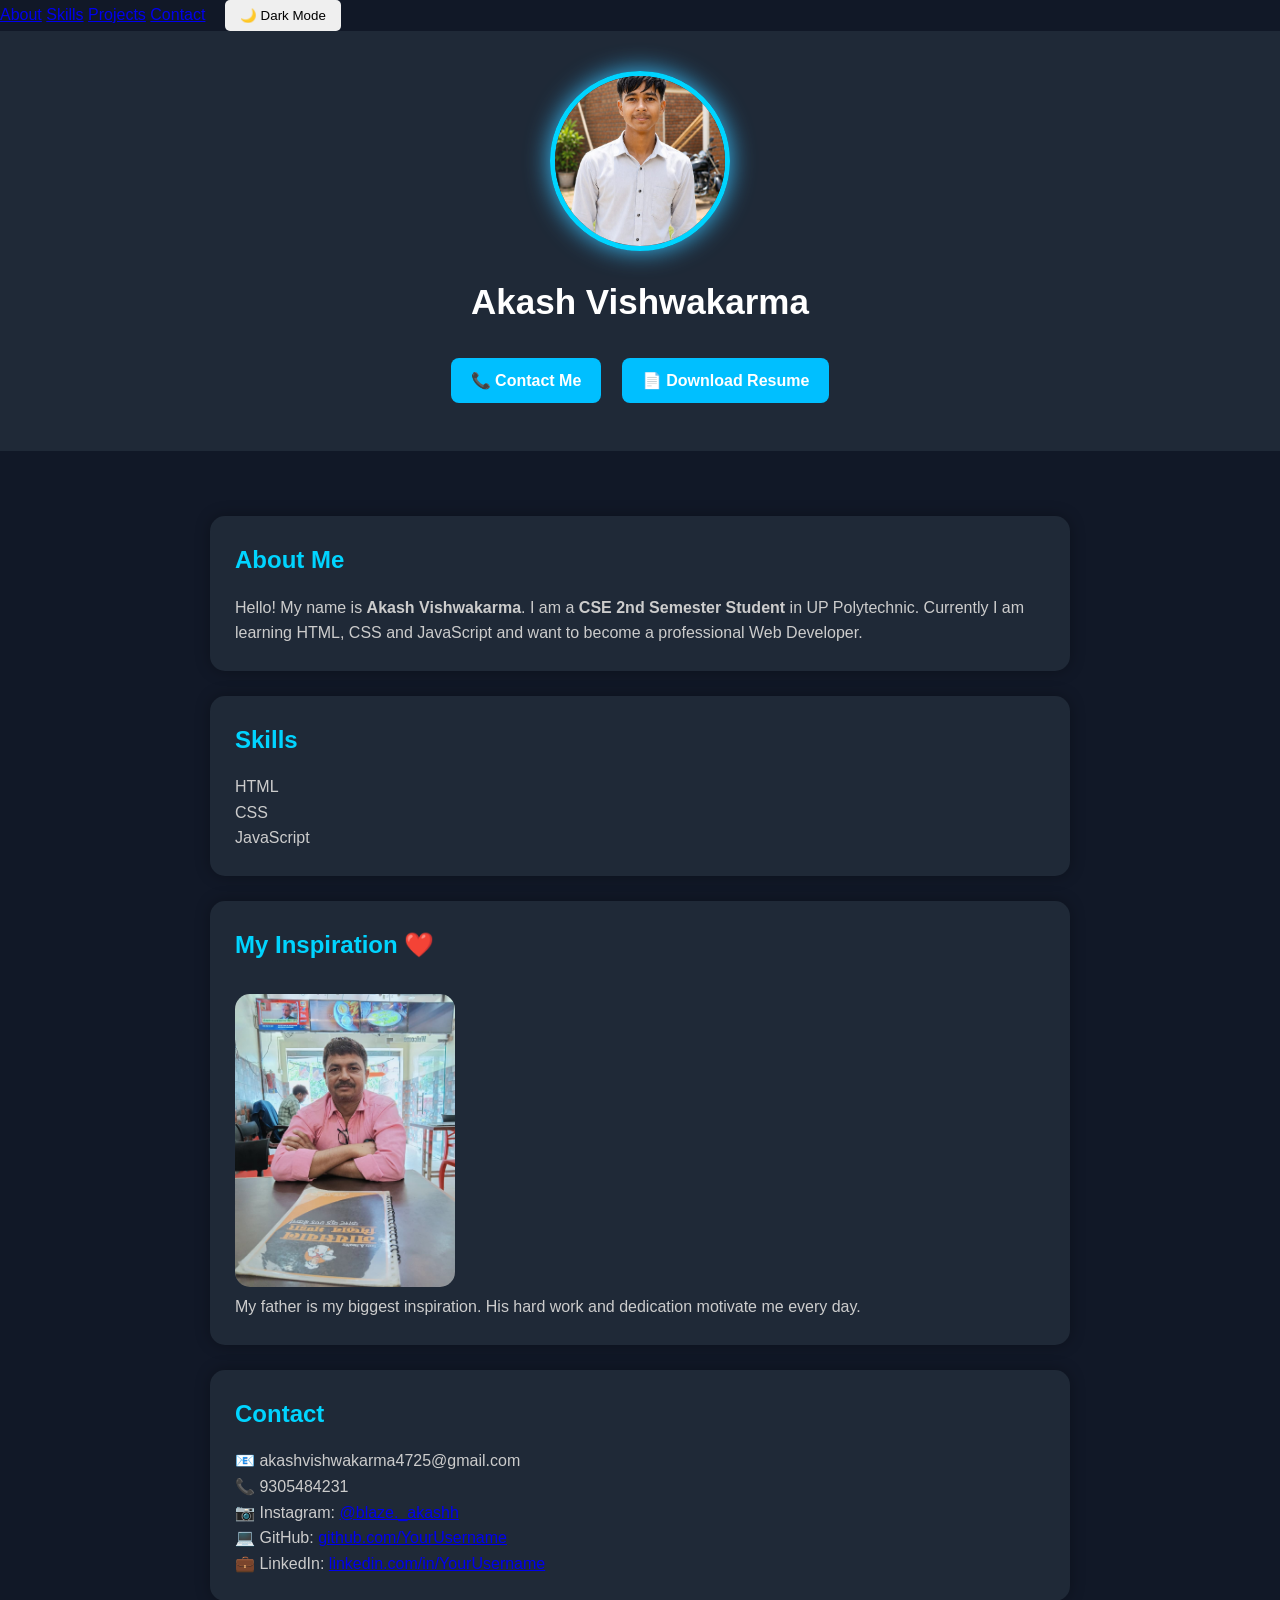
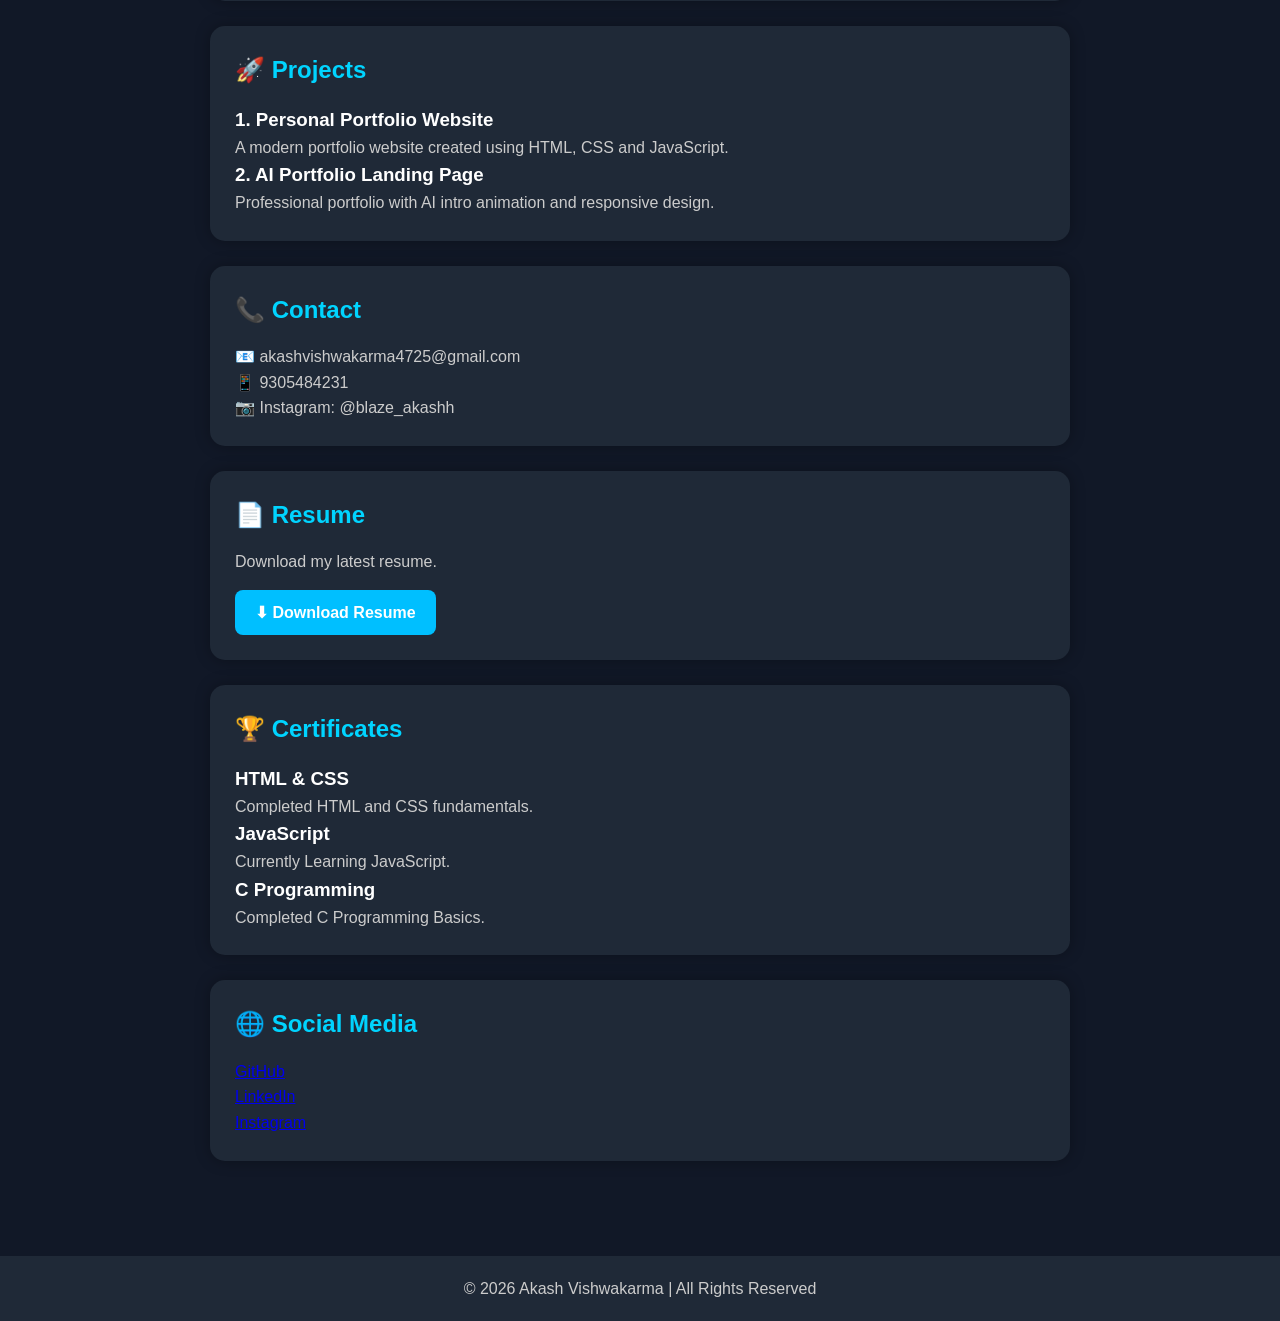
==== index.html @ b2c17737 "Add files via upload" ====
<!DOCTYPE html>
<html lang="en">
<head>
<meta charset="UTF-8">
<meta name="viewport" content="width=device-width, initial-scale=1.0">
<title>Akash Vishwakarma | Portfolio</title>
<link rel="stylesheet" href="style.css">

<style>
*{
margin:0;
padding:0;
box-sizing:border-box;
font-family:Arial,sans-serif;
}

body{
background:#111827;
color:white;
}

header{
text-align:center;
padding:40px;
background:#1f2937;
}

.profile{
width:180px;
height:180px;
border-radius:50%;
object-fit:cover;
border:5px solid #00d4ff;
}

h1{
margin-top:15px;
font-size:35px;
}

p{
color:#ccc;
}

section{
max-width:900px;
margin:auto;
padding:40px 20px;
}

.card{
background:#1f2937;
padding:25px;
border-radius:15px;
margin-bottom:25px;
}

h2{
color:#00d4ff;
margin-bottom:15px;
}

.skills span{
display:inline-block;
background:#00d4ff;
color:black;
padding:8px 15px;
margin:5px;
border-radius:20px;
font-weight:bold;
}

.inspiration img{
width:220px;
border-radius:15px;
margin-top:15px;
}

footer{
text-align:center;
padding:20px;
background:#1f2937;
}
</style>
</head>
<body>
<div id="intro">
  <h1>🤖 Welcome</h1>
  <h2>Akash Vishwakarma</h2>
  <p>Loading Portfolio...</p>
</div>

<nav>
    <a href="#about">About</a>
    <a href="#skills">Skills</a>
    <a href="#projects">Projects</a>
    <a href="#contact">Contact</a>
    <button id="theme-btn">🌙 Dark Mode</button>
</nav>

<header>

<img src="akash.jpg" class="profile">

<h1>Akash Vishwakarma</h1>

<p id="typing"></p>

<div class="hero-buttons">
    <a href="#contact" class="btn">📞 Contact Me</a>
    <a href="resume.pdf" download class="btn">📄 Download Resume</a>
</div>

</header>

<section>

<div class="card" id="about">

<h2>About Me</h2>

<p>
Hello! My name is <b>Akash Vishwakarma</b>. I am a
<b>CSE 2nd Semester Student</b> in UP Polytechnic.
Currently I am learning HTML, CSS and JavaScript and
want to become a professional Web Developer.
</p>

</div>

<div class="card" id="skills">

<h2>Skills</h2>

<div class="skill">
    <p>HTML</p>
    <div class="progress">
        <div class="html"></div>
    </div>
</div>

<div class="skill">
    <p>CSS</p>
    <div class="progress">
        <div class="css"></div>
    </div>
</div>

<div class="skill">
    <p>JavaScript</p>
    <div class="progress">
        <div class="javascript"></div>
    </div>
</div>

</div>

<div class="card inspiration">

<h2>My Inspiration ❤️</h2>

<img src="papa.jpg">

<p>
My father is my biggest inspiration.
His hard work and dedication motivate me every day.
</p>

</div>

<div class="card" id="skills">

<h2>Contact</h2>

<p>📧 akashvishwakarma4725@gmail.com</p>
<p>📞 9305484231</p>

<p>📷 Instagram:
<a href="https://instagram.com/blaze._akashh" target="_blank">
@blaze._akashh
</a>
</p>

<p>💻 GitHub:
<a href="https://github.com/YourUsername" target="_blank">
github.com/YourUsername
</a>
</p>

<p>💼 LinkedIn:
<a href="https://linkedin.com/in/YourUsername" target="_blank">
linkedin.com/in/YourUsername
</a>
</p>

</div>

<div class="card" id="projects">
    <h2>🚀 Projects</h2>

    <h3>1. Personal Portfolio Website</h3>
    <p>A modern portfolio website created using HTML, CSS and JavaScript.</p>

    <h3>2. AI Portfolio Landing Page</h3>
    <p>Professional portfolio with AI intro animation and responsive design.</p>
</div>

<div class="card" id="contact">
    <h2>📞 Contact</h2>

    <p>📧 akashvishwakarma4725@gmail.com</p>
    <p>📱 9305484231</p>
    <p>📷 Instagram: @blaze_akashh</p>
</div>

<div class="card" id="resume">
    <h2>📄 Resume</h2>
    <p>Download my latest resume.</p>
    <a href="resume.pdf" download class="btn">⬇ Download Resume</a>
</div>

<div class="card" id="certificates">
    <h2>🏆 Certificates</h2>

    <h3>HTML & CSS</h3>
    <p>Completed HTML and CSS fundamentals.</p>

    <h3>JavaScript</h3>
    <p>Currently Learning JavaScript.</p>

    <h3>C Programming</h3>
    <p>Completed C Programming Basics.</p>
</div>

<div class="card">
    <h2>🌐 Social Media</h2>

    <p><a href="https://github.com/">GitHub</a></p>

    <p><a href="https://www.linkedin.com/">LinkedIn</a></p>

    <p><a href="https://www.instagram.com/blaze_akashh/">Instagram</a></p>
</div>

</section>

<footer>

    <p>© 2026 Akash Vishwakarma | All Rights Reserved</p>

</footer>

<script src="script.js"></script>

</body>
</html>
---- style.css ----
*{
    margin:0;
    padding:0;
    box-sizing:border-box;
    font-family:Arial,sans-serif;
}

body{
    background:#0f172a;
    color:white;
    line-height:1.6;
}

header{
    text-align:center;
    padding:40px 20px;
    background:linear-gradient(135deg,#0ea5e9,#2563eb);
}

.profile{
    width:180px;
    height:180px;
    border-radius:50%;
    object-fit:cover;
    border:5px solid white;
    box-shadow:0 0 25px #38bdf8;
}

h1{
    font-size:38px;
    margin-top:15px;
}

.card{
    max-width:900px;
    margin:25px auto;
    background:#1e293b;
    padding:25px;
    border-radius:15px;
    box-shadow:0 0 15px rgba(0,0,0,.3);
}

h2{
    color:#38bdf8;
    margin-bottom:15px;
}

.skills span{
    display:inline-block;
    background:#38bdf8;
    color:#000;
    padding:8px 15px;
    border-radius:20px;
    margin:5px;
    font-weight:bold;
}

footer{
    text-align:center;
    padding:20px;
    background:#111827;
    margin-top:30px;
}

#intro{
    position:fixed;
    top:0;
    left:0;
    width:100%;
    height:100%;
    background:#0f172a;
    display:flex;
    flex-direction:column;
    justify-content:center;
    align-items:center;
    color:white;
    z-index:9999;
    animation:fadeOut 3s forwards;
    animation-delay:2s;
}

#intro h1{
    font-size:50px;
    color:#38bdf8;
}

#intro h2{
    font-size:35px;
    margin-top:10px;
}

#intro p{
    margin-top:10px;
    font-size:20px;
    color:#ccc;
}

@keyframes fadeOut{
    to{
        opacity:0;
        visibility:hidden;
    }
}

.btn{
    display:inline-block;
    margin-top:15px;
    padding:12px 25px;
    background:#38bdf8;
    color:white;
    text-decoration:none;
    border-radius:10px;
    font-weight:bold;
    transition:0.3s;
}

.btn:hover{
    background:#0ea5e9;
    transform:scale(1.05);
}

.btn{
    display:inline-block;
    margin-top:15px;
    padding:10px 20px;
    background:#00bfff;
    color:white;
    text-decoration:none;
    border-radius:8px;
    transition:0.3s;
}

.btn:hover{
    background:#009acd;
    transform:scale(1.05);
}

.hero-buttons{
    margin-top:20px;
}

.hero-buttons .btn{
    margin:8px;
}

.dark-mode{
    background:#121212;
    color:white;
}

#theme-btn{
    padding:8px 15px;
    border:none;
    border-radius:5px;
    cursor:pointer;
    margin-left:15px;
}

.card{
    transition: all 0.3s ease;
}

.card:hover{
    transform: translateY(-10px);
    box-shadow: 0 10px 25px rgba(0,0,0,0.3);
}

html{
    scroll-behavior: smooth;
}

footer{
    text-align:center;
    padding:20px;
    color:white;
    background:#111;
    margin-top:30px;
    font-size:16px;
}

.profile{
    transition: 0.4s;
}

.profile:hover{
    transform: scale(1.08);
    box-shadow: 0 0 30px #00bfff;
}

@media (max-width: 768px){

nav{
    flex-direction:column;
    gap:10px;
}

.container{
    width:95%;
}

.card{
    width:100%;
}

.profile{
    width:180px;
    height:180px;
}

.hero-buttons{
    display:flex;
    flex-direction:column;
    align-items:center;
}
}
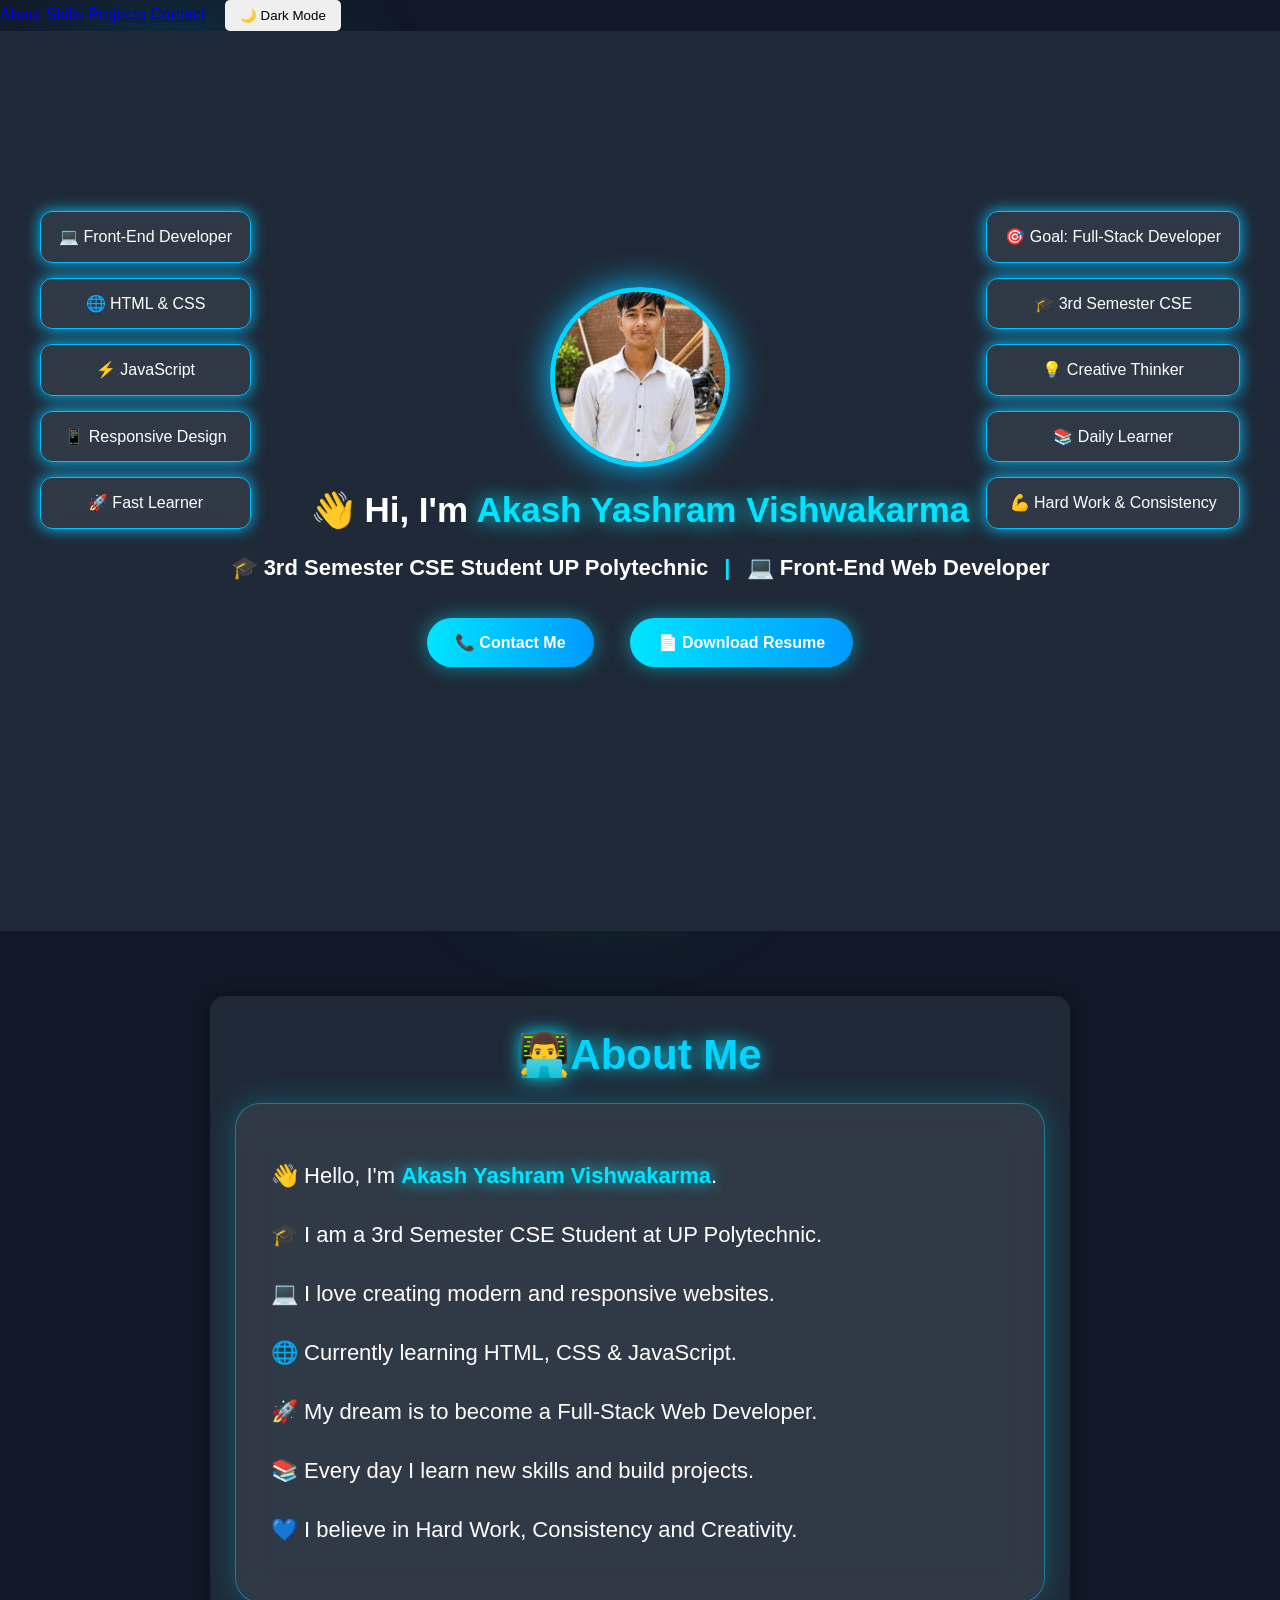
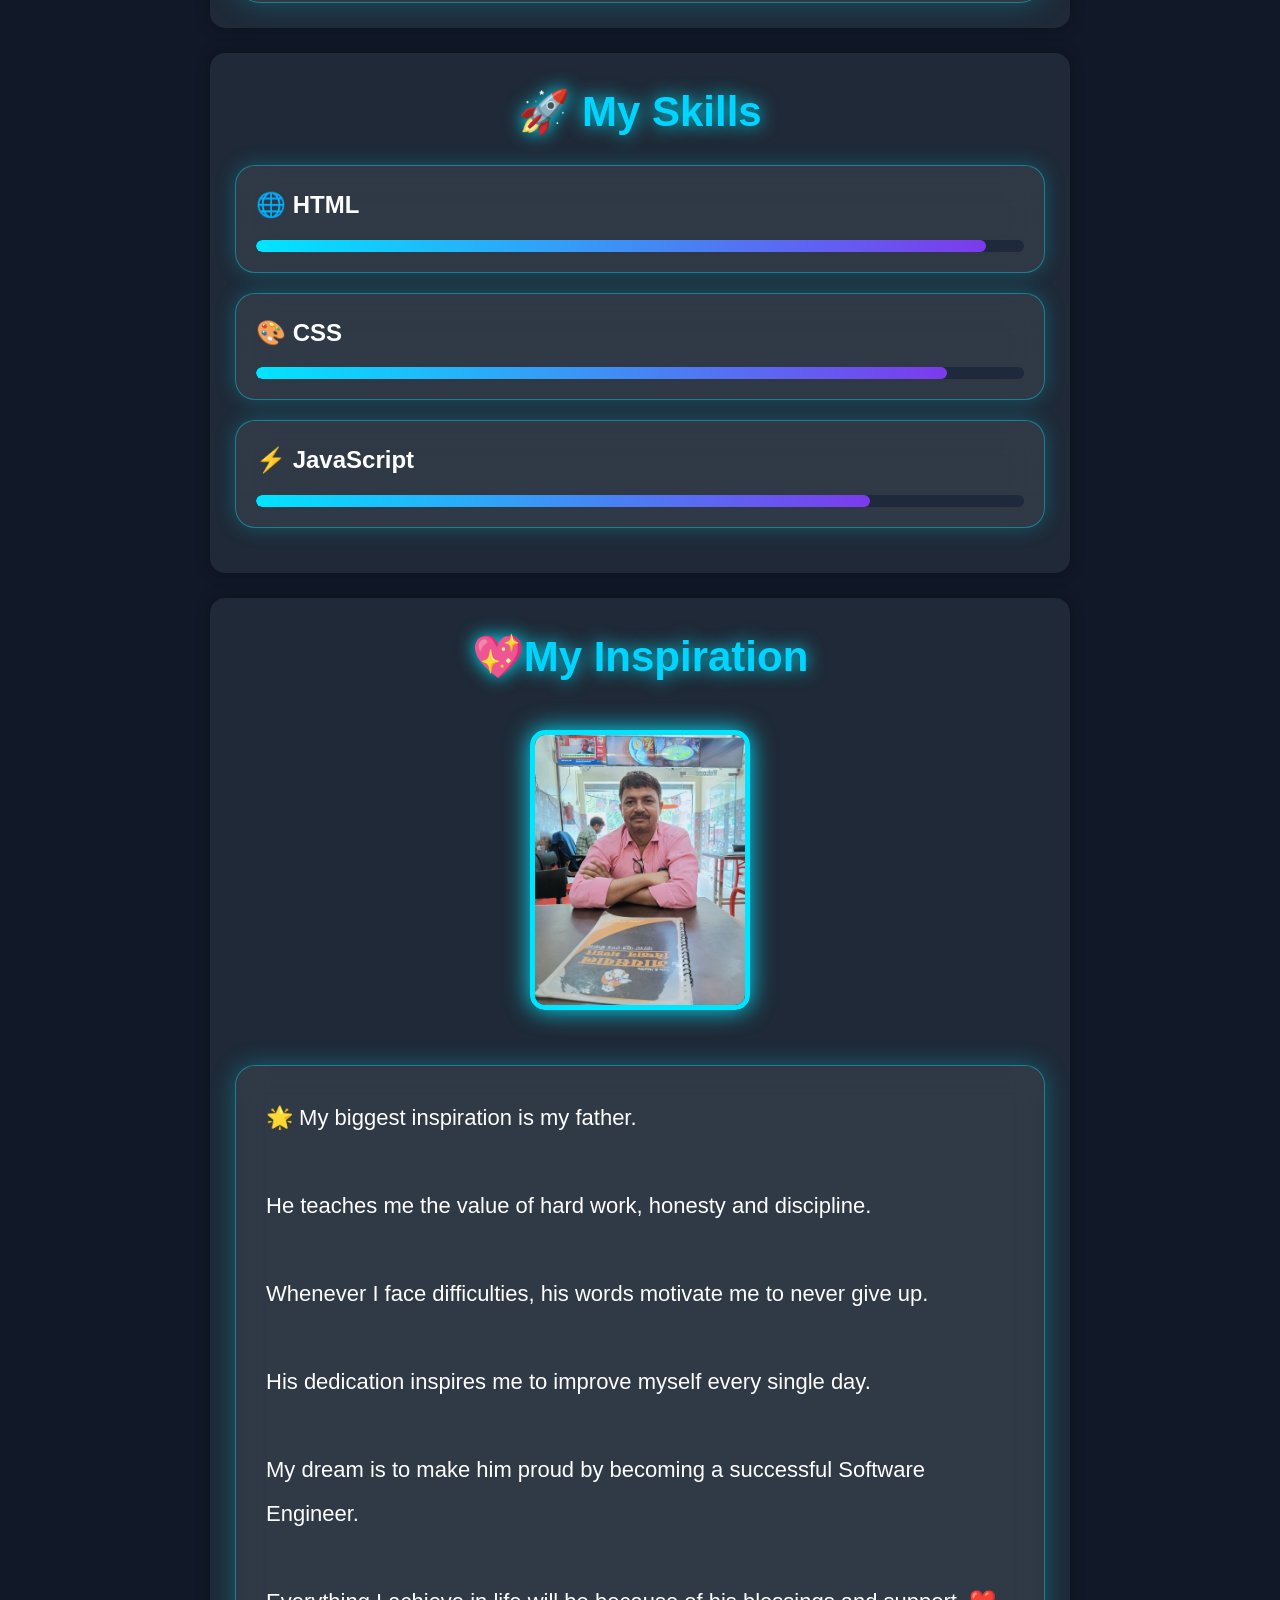
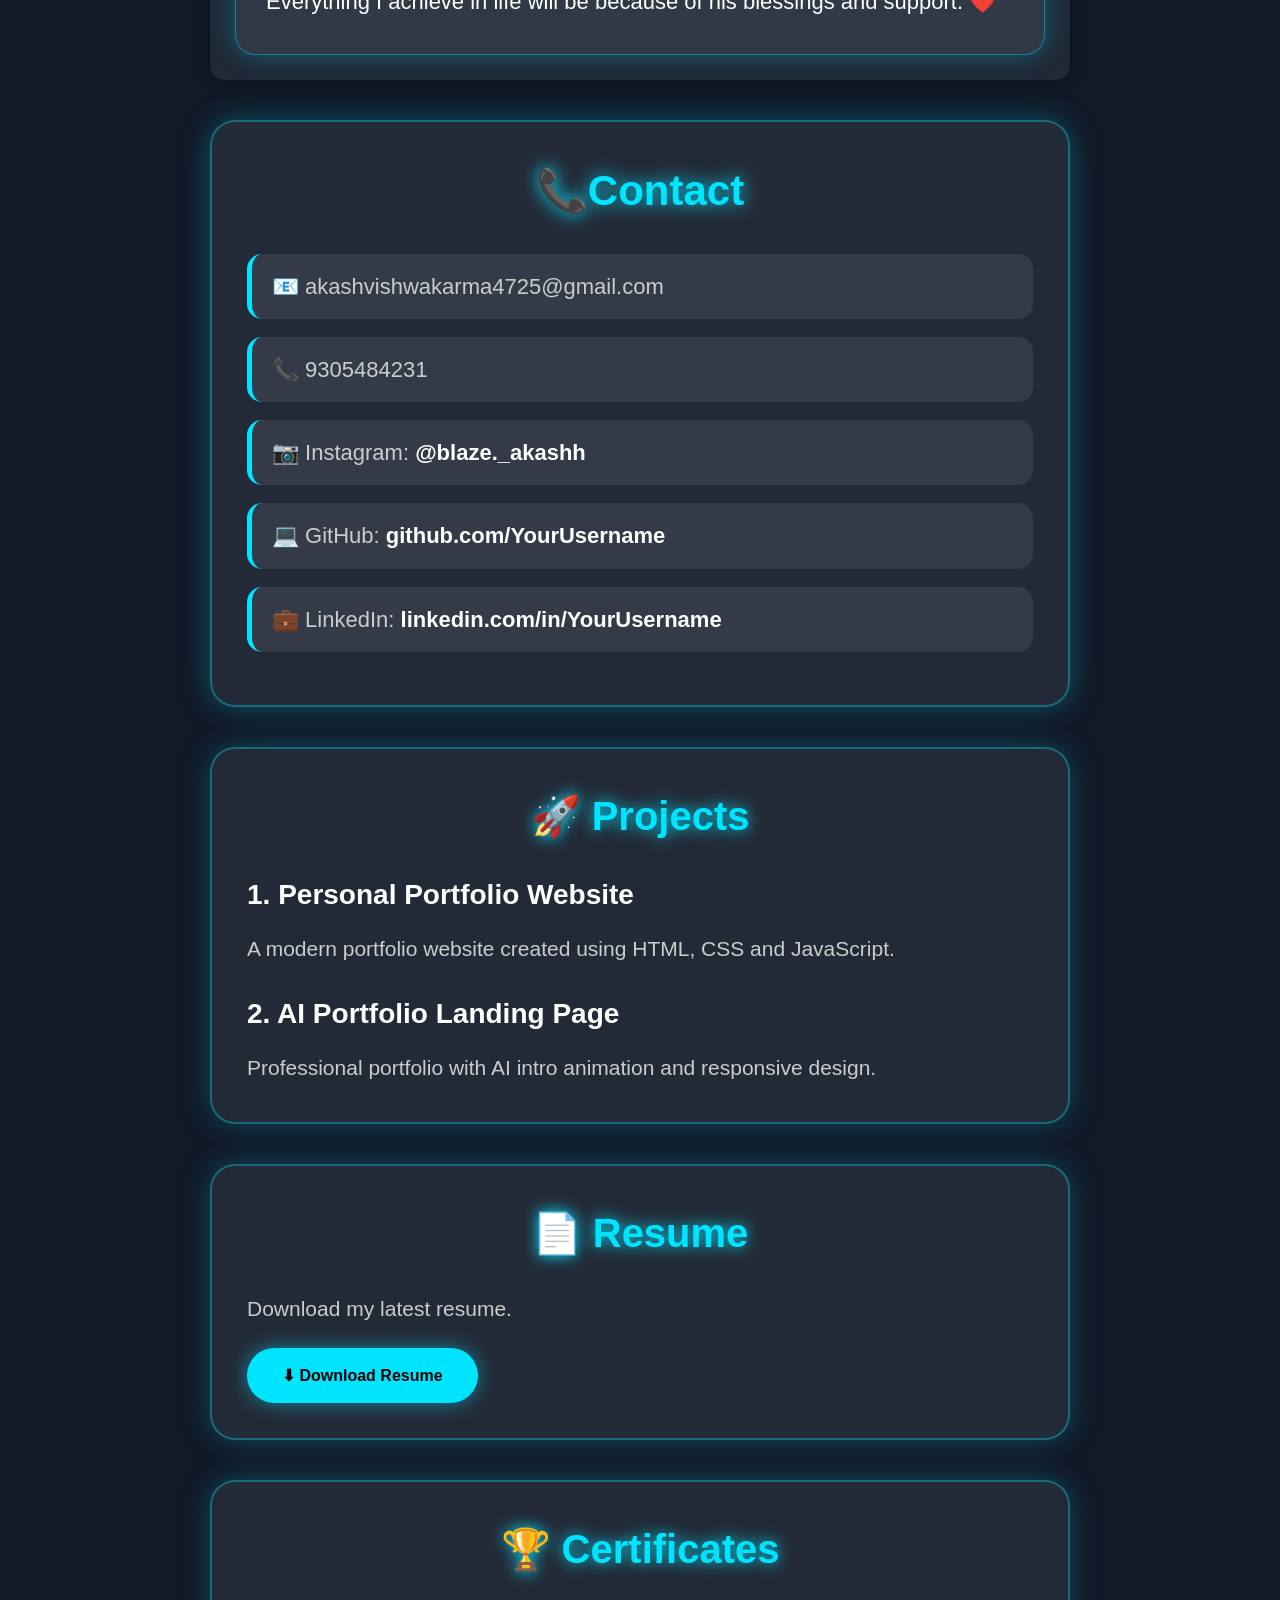
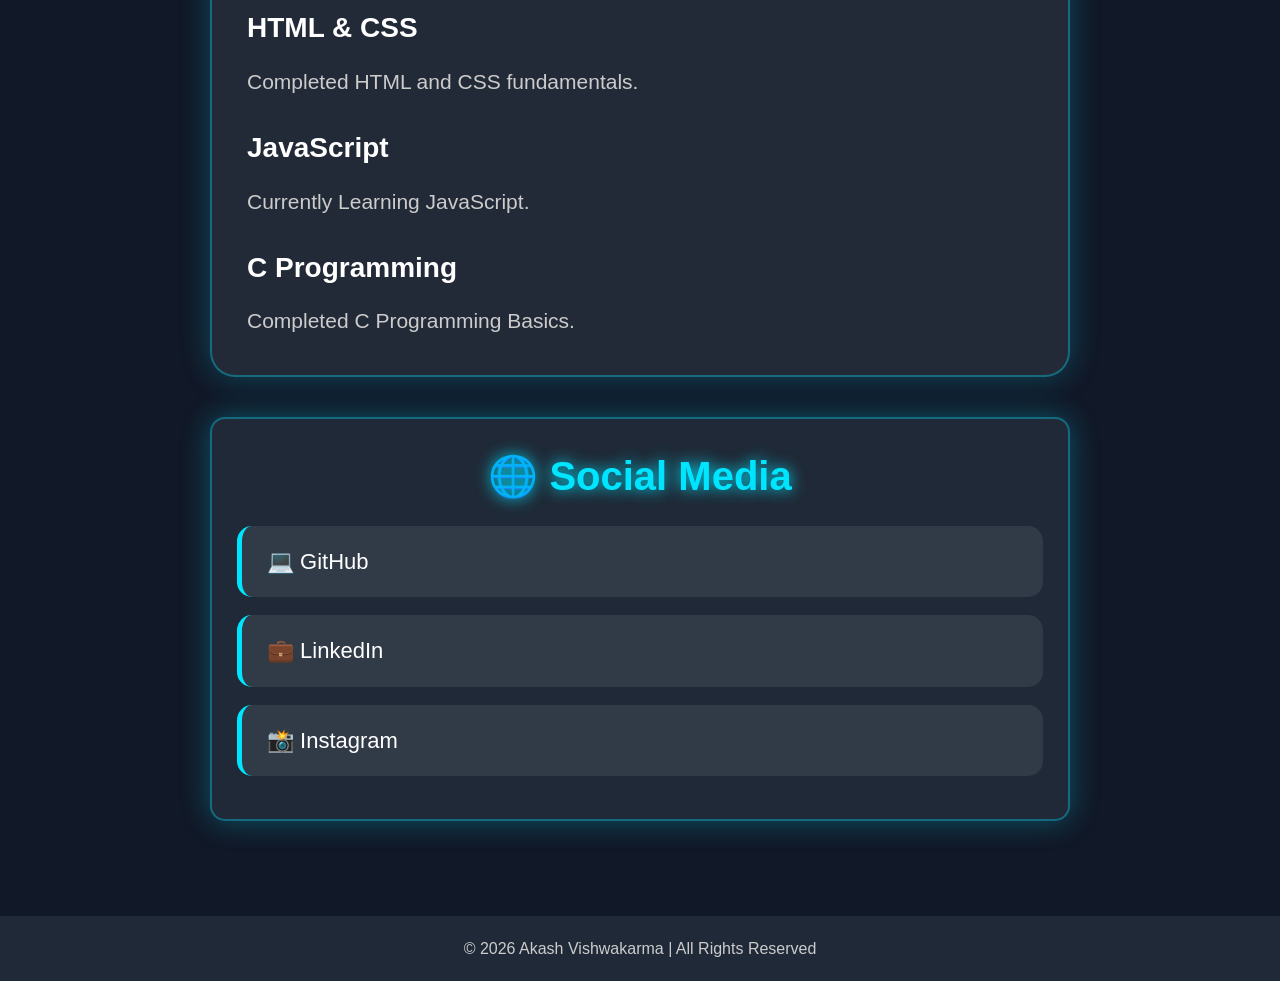
==== commit e763a5e5: "Updated portfolio" ====
--- a/index.html
+++ b/index.html
@@ -85,9 +85,15 @@
 </head>
 <body>
 <div id="intro">
-  <h1>🤖 Welcome</h1>
-  <h2>Akash Vishwakarma</h2>
+  <h1 class="welcome-text">✨ Welcome</h1>
+  <h2 class="loader-name">Akash Yashram Vishwakarma</h2>
   <p>Loading Portfolio...</p>
+  <div class="loader-bar">
+    <span></span>
+</div>
+<div class="loader-bar">
+    <span></span>
+</div>
 </div>
 
 <nav>
@@ -102,7 +108,9 @@
 
 <img src="akash.jpg" class="profile">
 
-<h1>Akash Vishwakarma</h1>
+<h1>👋 Hi, I'm <span>Akash Yashram Vishwakarma</span></h1>
+
+<p class="hero-subtitle">🎓 3rd Semester CSE Student UP Polytechnic <span>|</span> 💻 Front-End Web Developer</p>
 
 <p id="typing"></p>
 
@@ -111,43 +119,75 @@
     <a href="resume.pdf" download class="btn">📄 Download Resume</a>
 </div>
 
+<div class="floating left">
+    <div class="box">💻 Front-End Developer</div>
+    <div class="box">🌐 HTML & CSS</div>
+    <div class="box">⚡ JavaScript</div>
+    <div class="box">📱 Responsive Design</div>
+    <div class="box">🚀 Fast Learner</div>
+</div>
+
+<div class="floating right">
+    <div class="box">🎯 Goal: Full-Stack Developer</div>
+    <div class="box">🎓 3rd Semester CSE</div>
+    <div class="box">💡 Creative Thinker</div>
+    <div class="box">📚 Daily Learner</div>
+    <div class="box">💪 Hard Work & Consistency</div>
+</div>
+
 </header>
 
+<div class="bg-circle circle1"></div>
+<div class="bg-circle circle2"></div>
+<div class="bg-circle circle3"></div>
+
 <section>
 
 <div class="card" id="about">
 
-<h2>About Me</h2>
-
-<p>
-Hello! My name is <b>Akash Vishwakarma</b>. I am a
-<b>CSE 2nd Semester Student</b> in UP Polytechnic.
-Currently I am learning HTML, CSS and JavaScript and
-want to become a professional Web Developer.
-</p>
+<h2>👨‍💻About Me</h2>
+
+<div class="about-box">
+
+
+    <p>👋 Hello, I'm <span>Akash Yashram Vishwakarma</span>.</p>
+
+    <p>🎓 I am a 3rd Semester CSE Student at UP Polytechnic.</p>
+
+    <p>💻 I love creating modern and responsive websites.</p>
+
+    <p>🌐 Currently learning HTML, CSS & JavaScript.</p>
+
+    <p>🚀 My dream is to become a Full-Stack Web Developer.</p>
+
+    <p>📚 Every day I learn new skills and build projects.</p>
+
+    <p>💙 I believe in Hard Work, Consistency and Creativity.</p>
+
+</div>
 
 </div>
 
 <div class="card" id="skills">
 
-<h2>Skills</h2>
+<h2 class="skills-heading">🚀 My Skills</h2>
 
 <div class="skill">
-    <p>HTML</p>
+    <p>🌐 HTML</p>
     <div class="progress">
         <div class="html"></div>
     </div>
 </div>
 
 <div class="skill">
-    <p>CSS</p>
+    <p>🎨 CSS</p>
     <div class="progress">
         <div class="css"></div>
     </div>
 </div>
 
 <div class="skill">
-    <p>JavaScript</p>
+    <p>⚡ JavaScript</p>
     <div class="progress">
         <div class="javascript"></div>
     </div>
@@ -157,20 +197,31 @@
 
 <div class="card inspiration">
 
-<h2>My Inspiration ❤️</h2>
-
-<img src="papa.jpg">
-
-<p>
-My father is my biggest inspiration.
-His hard work and dedication motivate me every day.
+    <h2>💖My Inspiration</h2>
+
+<div class="inspiration-photo">
+    <img src="papa.jpg" class="inspiration-img">
+</div>
+
+<p class="inspiration-text">
+🌟 My biggest inspiration is my father.<br><br>
+
+He teaches me the value of hard work, honesty and discipline.<br><br>
+
+Whenever I face difficulties, his words motivate me to never give up.<br><br>
+
+His dedication inspires me to improve myself every single day.<br><br>
+
+My dream is to make him proud by becoming a successful Software Engineer.<br><br>
+
+Everything I achieve in life will be because of his blessings and support. ❤️
 </p>
 
 </div>
 
-<div class="card" id="skills">
-
-<h2>Contact</h2>
+<div class="card" id="contact">
+
+<h2>📞Contact</h2>
 
 <p>📧 akashvishwakarma4725@gmail.com</p>
 <p>📞 9305484231</p>
@@ -205,13 +256,7 @@
     <p>Professional portfolio with AI intro animation and responsive design.</p>
 </div>
 
-<div class="card" id="contact">
-    <h2>📞 Contact</h2>
-
-    <p>📧 akashvishwakarma4725@gmail.com</p>
-    <p>📱 9305484231</p>
-    <p>📷 Instagram: @blaze_akashh</p>
-</div>
+
 
 <div class="card" id="resume">
     <h2>📄 Resume</h2>
@@ -232,14 +277,21 @@
     <p>Completed C Programming Basics.</p>
 </div>
 
-<div class="card">
+<div class="card social-box">
+ 
     <h2>🌐 Social Media</h2>
 
-    <p><a href="https://github.com/">GitHub</a></p>
-
-    <p><a href="https://www.linkedin.com/">LinkedIn</a></p>
-
-    <p><a href="https://www.instagram.com/blaze_akashh/">Instagram</a></p>
+    <a class="social-link" href="https://github.com/YourUsername" target="_blank">
+        💻 GitHub
+    </a>
+
+    <a class="social-link" href="https://linkedin.com/in/YourUsername" target="_blank">
+        💼 LinkedIn
+    </a>
+
+    <a class="social-link" href="https://instagram.com/blaze._akashh" target="_blank">
+        📸 Instagram
+    </a>
 </div>
 
 </section>
--- a/style.css
+++ b/style.css
@@ -22,8 +22,8 @@
     height:180px;
     border-radius:50%;
     object-fit:cover;
-    border:5px solid white;
-    box-shadow:0 0 25px #38bdf8;
+    border:5px solid #00e5ff;
+    box-shadow:0 0 35px #00bfff;
 }
 
 h1{
@@ -41,8 +41,11 @@
 }
 
 h2{
-    color:#38bdf8;
-    margin-bottom:15px;
+    font-size:42px;
+    color:#00e5ff;
+    text-align:center;
+    margin-bottom:30px;
+    text-shadow:0 0 18px #00e5ff;
 }
 
 .skills span{
@@ -53,6 +56,58 @@
     border-radius:20px;
     margin:5px;
     font-weight:bold;
+}
+.skill{
+    background:rgba(255,255,255,.08);
+    backdrop-filter:blur(18px);
+    border:1px solid rgba(0,229,255,.4);
+    border-radius:20px;
+    padding:20px;
+    margin:20px 0;
+    box-shadow:0 0 20px rgba(0,229,255,.25);
+    transition:.4s;
+}
+
+.skill:hover{
+    transform:translateY(-8px) scale(1.02);
+    border-color:#00e5ff;
+    box-shadow:0 0 35px rgba(0,229,255,.6);
+}
+
+.skill p{
+    font-size:24px;
+    font-weight:700;
+    color:#fff;
+    margin-bottom:15px;
+}
+
+.progress{
+    width:100%;
+    height:12px;
+    background:#1e293b;
+    border-radius:30px;
+    overflow:hidden;
+}
+
+.html{
+    width:95%;
+    height:100%;
+    background:linear-gradient(90deg,#00e5ff,#7c3aed);
+    border-radius:30px;
+}
+
+.css{
+    width:90%;
+    height:100%;
+    background:linear-gradient(90deg,#00e5ff,#7c3aed);
+    border-radius:30px;
+}
+
+.javascript{
+    width:80%;
+    height:100%;
+    background:linear-gradient(90deg,#00e5ff,#7c3aed);
+    border-radius:30px;
 }
 
 footer{
@@ -75,8 +130,9 @@
     align-items:center;
     color:white;
     z-index:9999;
-    animation:fadeOut 3s forwards;
-    animation-delay:2s;
+  animation: fadeIn 1s ease, fadeOut 3s forwards;
+animation-delay:2s;
+backdrop-filter: blur(12px);
 }
 
 #intro h1{
@@ -214,3 +270,531 @@
 }
 }
 
+.hero-subtitle{
+    font-size: 22px;
+    font-weight: 600;
+    color: #ffffff;
+    margin-top: 10px;
+    animation: fadeUp 1.2s ease;
+}
+
+.hero-subtitle span{
+    color: #00e5ff;
+    padding: 0 10px;
+}
+
+@keyframes fadeUp{
+    from{
+        opacity:0;
+        transform:translateY(20px);
+    }
+    to{
+        opacity:1;
+        transform:translateY(0);
+    }
+}
+
+.floating{
+    position:absolute;
+    top:180px;
+    display:flex;
+    flex-direction:column;
+    gap:15px;
+}
+
+.floating.left{
+    left:40px;
+}
+
+.floating.right{
+    right:40px;
+}
+
+.box{
+    background:rgba(255,255,255,0.08);
+    border:1px solid #00bfff;
+    color:#fff;
+    padding:12px 18px;
+    border-radius:12px;
+    backdrop-filter:blur(10px);
+    box-shadow:0 0 15px #00bfff;
+    animation:float 3s ease-in-out infinite;
+    transition:0.3s;
+}
+
+.box:hover{
+    transform:scale(1.08);
+    box-shadow:0 0 25px #00e5ff;
+}
+
+@keyframes float{
+    0%,100%{
+        transform:translateY(0);
+    }
+    50%{
+        transform:translateY(-10px);
+    }
+}
+
+header{
+    position:relative;
+    overflow:hidden;
+    min-height:100vh;
+}
+
+h1 span{
+    color:#00e5ff;
+    text-shadow:0 0 15px #00e5ff;
+}
+
+.profile{
+    animation:zoom 2s infinite alternate;
+}
+
+@keyframes zoom{
+    from{
+        transform:scale(1);
+    }
+    to{
+        transform:scale(1.05);
+    }
+}
+
+.btn{
+    transition:.3s;
+}
+
+.btn:hover{
+    transform:translateY(-5px);
+    box-shadow:0 0 20px #00e5ff;
+}
+
+.bg-circle{
+    position:absolute;
+    border-radius:50%;
+    filter:blur(80px);
+    opacity:.35;
+    z-index:-1;
+    animation:move 8s infinite alternate;
+}
+
+.circle1{
+    width:250px;
+    height:250px;
+    background:#00bfff;
+    top:50px;
+    left:50px;
+}
+
+.circle2{
+    width:200px;
+    height:200px;
+    background:#6a5acd;
+    top:300px;
+    right:80px;
+}
+
+.circle3{
+    width:180px;
+    height:180px;
+    background:#00ffaa;
+    bottom:50px;
+    left:40%;
+}
+
+@keyframes move{
+    from{transform:translateY(0);}
+    to{transform:translateY(30px);}
+}
+
+.welcome-text{
+    font-size:58px;
+    font-weight:800;
+    letter-spacing:2px;
+    background:linear-gradient(90deg,#00e5ff,#7c3aed,#ffffff);
+    -webkit-background-clip:text;
+    -webkit-text-fill-color:transparent;
+    text-shadow:0 0 25px rgba(0,229,255,.6);
+    animation:glow 2s infinite alternate;
+}
+
+.loader-name{
+    font-size:32px;
+    font-weight:700;
+    letter-spacing:2px;
+    background:linear-gradient(90deg,#ffffff,#00e5ff,#7c3aed);
+    -webkit-background-clip:text;
+    -webkit-text-fill-color:transparent;
+    animation:glow 2s infinite alternate;
+}
+
+@keyframes glow{
+    from{
+        filter:drop-shadow(0 0 8px #00e5ff);
+    }
+    to{
+        filter:drop-shadow(0 0 22px #7c3aed);
+    }
+}
+
+.loader-bar{
+    width:280px;
+    height:6px;
+    background:rgba(255,255,255,.15);
+    margin:25px auto 0;
+    border-radius:50px;
+    overflow:hidden;
+}
+
+.loader-bar span{
+    display:block;
+    height:100%;
+    width:0%;
+    border-radius:50px;
+    background:linear-gradient(90deg,#00e5ff,#7c3aed,#00e5ff);
+    animation:loading 2.5s forwards;
+}
+
+@keyframes loading{
+    from{
+        width:0%;
+    }
+    to{
+        width:100%;
+    }
+}
+
+.loader-bar{
+    width:300px;
+    height:6px;
+    background:rgba(255,255,255,.15);
+    border-radius:50px;
+    margin-top:20px;
+    overflow:hidden;
+}
+
+.loader-bar span{
+    display:block;
+    width:0%;
+    height:100%;
+    background:linear-gradient(90deg,#00e5ff,#7c3aed,#00e5ff);
+    animation:loading 2s linear forwards;
+}
+
+@keyframes loading{
+    from{
+        width:0%;
+    }
+    to{
+        width:100%;
+    }
+}
+
+header{
+    position:relative;
+    min-height:100vh;
+    display:flex;
+    flex-direction:column;
+    justify-content:center;
+    align-items:center;
+    overflow:hidden;
+}
+
+.profile{
+    transition:.4s;
+    animation:float 3s ease-in-out infinite;
+}
+
+.profile:hover{
+    transform:scale(1.08);
+}
+
+@keyframes float{
+    0%,100%{
+        transform:translateY(0);
+    }
+    50%{
+        transform:translateY(-12px);
+    }
+}
+
+.hero-buttons{
+    display:flex;
+    gap:20px;
+    margin-top:25px;
+    flex-wrap:wrap;
+    justify-content:center;
+}
+
+.btn{
+    padding:12px 28px;
+    border-radius:30px;
+    background:linear-gradient(90deg,#00e5ff,#0099ff);
+    color:white;
+    text-decoration:none;
+    font-weight:bold;
+    transition:.3s;
+    box-shadow:0 0 20px rgba(0,229,255,.5);
+}
+
+.btn:hover{
+    transform:translateY(-5px);
+    box-shadow:0 0 35px #00e5ff;
+}
+
+h1 span{
+    color:#00e5ff;
+    text-shadow:0 0 20px #00e5ff;
+}
+
+.hero-subtitle{
+    font-size:22px;
+    margin-top:12px;
+    color:#ffffff;
+}
+
+.about-box{
+    max-width:900px;
+    margin:auto;
+    padding:35px;
+    border-radius:25px;
+    background:rgba(255,255,255,.08);
+    backdrop-filter:blur(18px);
+    border:1px solid rgba(0,229,255,.4);
+    box-shadow:0 0 30px rgba(0,229,255,.25);
+    transition:.4s;
+}
+
+.about-box:hover{
+    transform:translateY(-8px);
+    box-shadow:0 0 45px rgba(0,229,255,.5);
+}
+
+.about-box h2{
+    font-size:42px;
+    text-align:center;
+    margin-bottom:25px;
+    color:#00e5ff;
+}
+
+.about-box p{
+    font-size:22px;
+    line-height:2;
+    margin:15px 0;
+    color:#ffffff;
+}
+
+.about-box span{
+    color:#00e5ff;
+    font-weight:bold;
+    text-shadow:0 0 15px #00e5ff;
+}
+
+.inspiration-heading{
+    font-size:42px;
+    text-align:center;
+    color:#00e5ff;
+    margin-bottom:25px;
+    text-shadow:0 0 18px #00e5ff;
+}
+
+.inspiration-text{
+    font-size:22px;
+    line-height:2;
+    text-align:left;
+    padding:30px;
+    border-radius:20px;
+    background:rgba(255,255,255,0.08);
+    border:1px solid rgba(0,229,255,0.4);
+    backdrop-filter:blur(15px);
+    box-shadow:0 0 25px rgba(0,229,255,0.3);
+    color:white;
+}
+
+.inspiration-img{
+    display: block;
+    margin: 30px auto;
+    width: 280px;
+    height: 280px;
+    object-fit: cover;
+    border-radius: 20px;
+    border: 5px solid #00e5ff;
+    box-shadow: 0 0 25px #00e5ff;
+    transition: 0.4s ease;
+}
+
+.inspiration-img:hover{
+    transform: scale(1.05) rotate(2deg);
+    box-shadow: 0 0 40px #00e5ff;
+}
+
+.inspiration-photo{
+    display: flex;
+    justify-content: center;
+    margin: 25px 0;
+}
+
+.inspiration-img{
+    width: 280px;
+    height: 280px;
+    object-fit: cover;
+    border-radius: 20px;
+    border: 5px solid #00e5ff;
+    box-shadow: 0 0 25px #00e5ff;
+    transition: 0.4s;
+}
+
+.inspiration-img:hover{
+    transform: scale(1.05);
+    box-shadow: 0 0 40px #00e5ff;
+}
+#contact{
+    max-width:900px;
+    margin:40px auto;
+    padding:35px;
+    background:rgba(255,255,255,0.08);
+    backdrop-filter:blur(15px);
+    border:2px solid rgba(0,229,255,.35);
+    border-radius:25px;
+    box-shadow:0 0 30px rgba(0,229,255,.3);
+    transition:.4s;
+}
+
+#contact:hover{
+    transform:translateY(-8px);
+    box-shadow:0 0 45px rgba(0,229,255,.6);
+}
+
+#contact h2{
+    text-align:center;
+    font-size:42px;
+    color:#00e5ff;
+    margin-bottom:30px;
+    text-shadow:0 0 18px #00e5ff;
+}
+
+#contact p{
+    font-size:22px;
+    margin:18px 0;
+    padding:15px 20px;
+    background:rgba(255,255,255,.08);
+    border-radius:15px;
+    border-left:5px solid #00e5ff;
+}
+
+#contact a{
+    color:#ffffff;
+    text-decoration:none;
+    font-weight:bold;
+}
+
+#contact a:hover{
+    color:#00e5ff;
+}
+
+#projects,
+#resume,
+#certificates{
+    max-width:900px;
+    margin:40px auto;
+    padding:35px;
+    background:rgba(255,255,255,0.08);
+    backdrop-filter:blur(15px);
+    border:2px solid rgba(0,229,255,.35);
+    border-radius:25px;
+    box-shadow:0 0 30px rgba(0,229,255,.25);
+    transition:.4s;
+}
+
+#projects:hover,
+#resume:hover,
+#certificates:hover{
+    transform:translateY(-8px);
+    box-shadow:0 0 45px rgba(0,229,255,.6);
+}
+
+#projects h2,
+#resume h2,
+#certificates h2{
+    text-align:center;
+    font-size:40px;
+    color:#00e5ff;
+    margin-bottom:25px;
+    text-shadow:0 0 15px #00e5ff;
+}
+
+#projects h3,
+#certificates h3{
+    font-size:28px;
+    color:#ffffff;
+    margin-top:25px;
+}
+
+#projects p,
+#resume p,
+#certificates p{
+    font-size:21px;
+    line-height:1.8;
+    margin-top:12px;
+}
+
+#resume .btn{
+    display:inline-block;
+    margin-top:20px;
+    padding:15px 35px;
+    border-radius:30px;
+    background:#00e5ff;
+    color:#000;
+    font-weight:bold;
+    text-decoration:none;
+    transition:.3s;
+}
+
+#resume .btn:hover{
+    transform:scale(1.08);
+    box-shadow:0 0 25px #00e5ff;
+}
+
+.social-box{
+    max-width:900px;
+    margin:40px auto;
+    padding:35px;
+    background:rgba(255,255,255,0.08);
+    backdrop-filter:blur(15px);
+    border:2px solid rgba(0,229,255,.35);
+    border-radius:25px;
+    box-shadow:0 0 30px rgba(0,229,255,.3);
+    transition:.4s;
+}
+
+.social-box:hover{
+    transform:translateY(-8px);
+    box-shadow:0 0 45px rgba(0,229,255,.6);
+}
+
+.social-box h2{
+    text-align:center;
+    color:#00e5ff;
+    font-size:40px;
+    text-shadow:0 0 15px #00e5ff;
+}
+
+.social-link{
+    display:block;
+    margin:18px 0;
+    padding:18px 25px;
+    background:rgba(255,255,255,.08);
+    border-left:5px solid #00e5ff;
+    border-radius:15px;
+    color:#fff;
+    font-size:22px;
+    text-decoration:none;
+    transition:.3s;
+}
+
+.social-link:hover{
+    background:#00e5ff;
+    color:#000;
+    transform:translateX(10px);
+}
+
